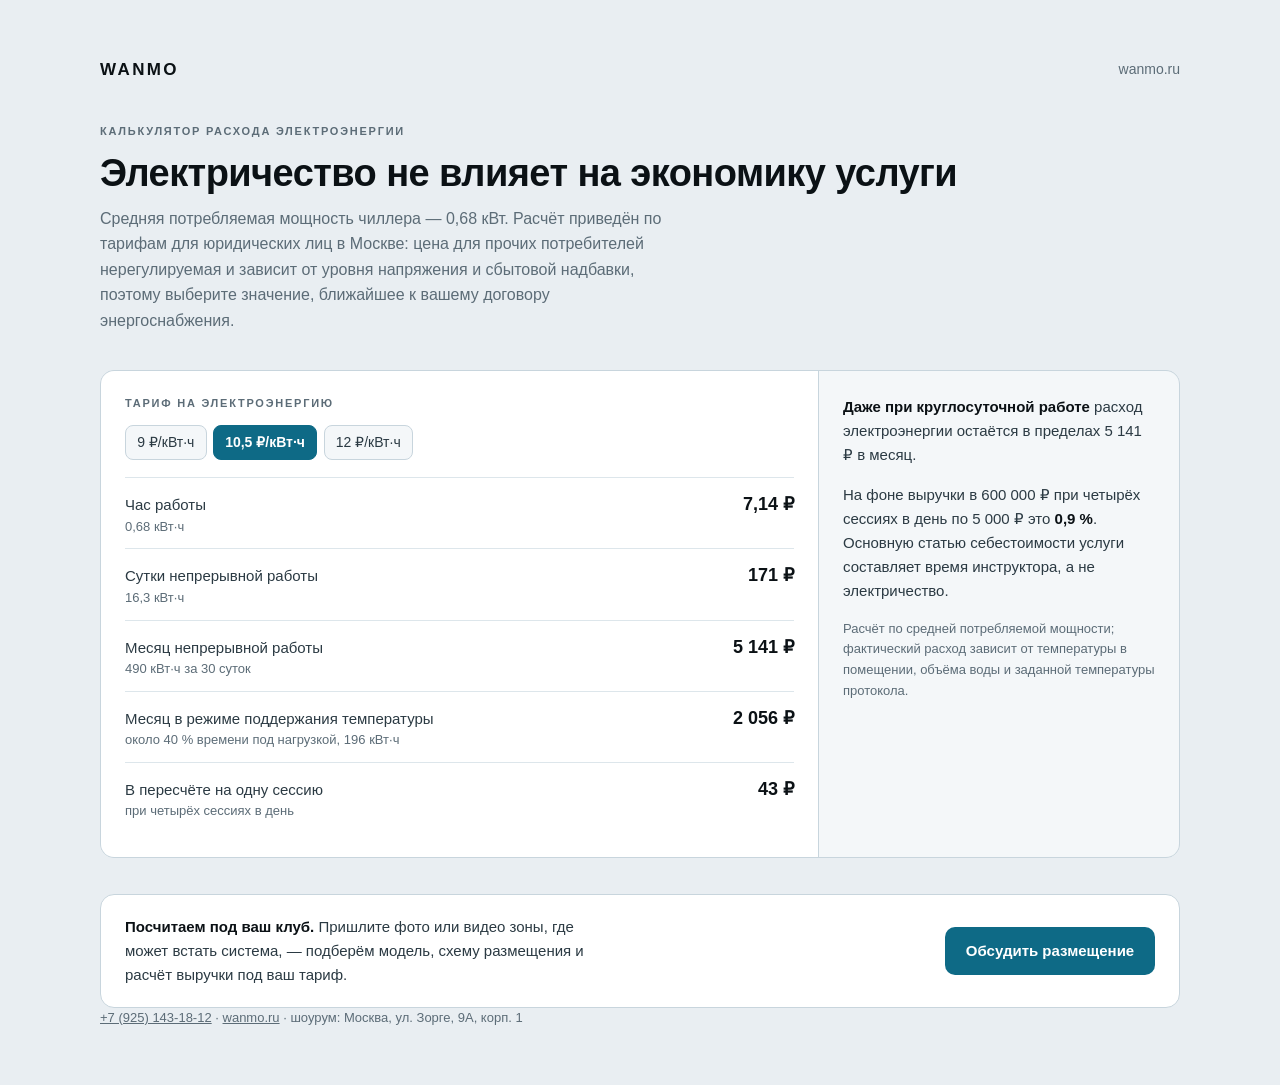
==== elektrichestvo/index.html @ b2efd9bb "Add elektrichestvo/index.html" ====
<!doctype html>
<html lang="ru">
<head>
<meta charset="utf-8">
<meta name="viewport" content="width=device-width,initial-scale=1">
<title>WANMO — калькулятор расхода электроэнергии</title>
<meta name="description" content="Сколько стоит электричество для чиллера ледяной ванны WANMO в час, сутки и месяц.">
<style>html,body{margin:0;background:#e9eef2}</style>
</head>
<body>

<div class="wm" id="wm-power">
<style>
  .wm{
    --ground:#e9eef2;--surface:#fff;--surface-2:#f4f7f9;
    --ink:#0b1115;--ink-2:#2b3a43;--muted:#5c6c77;
    --hair:#c8d5dd;--hair-soft:#dde6eb;
    --accent:#0e6a86;--accent-ink:#fff;
    --radius:14px;
    font-family:"Segoe UI",-apple-system,BlinkMacSystemFont,"Helvetica Neue",Roboto,Arial,sans-serif;
    font-size:16px;line-height:1.6;color:var(--ink);background:var(--ground);
    padding:clamp(1.5rem,5vw,3.5rem) 16px;text-align:left;
    -webkit-font-smoothing:antialiased;font-variant-numeric:tabular-nums;
  }
  .wm *,.wm *::before,.wm *::after{box-sizing:border-box}
  .wm h1,.wm p{margin:0}
  .wm-in{max-width:1080px;margin:0 auto}

  .wm-top{display:flex;justify-content:space-between;align-items:center;gap:1rem;margin-bottom:clamp(1.5rem,4vw,2.5rem)}
  .wm-mark{font-weight:700;letter-spacing:.14em;text-transform:uppercase;font-size:1.0625rem;color:var(--ink);text-decoration:none}
  .wm-site{font-size:.875rem;color:var(--muted);text-decoration:none}
  .wm-eyebrow{font-size:.6875rem;letter-spacing:.16em;text-transform:uppercase;color:var(--muted);font-weight:600}

  .wm-head{display:flex;flex-direction:column;gap:.7rem;margin-bottom:clamp(1.5rem,3vw,2.25rem)}
  .wm-head h1{font-size:clamp(1.6rem,1.15rem + 1.6vw,2.375rem);font-weight:700;line-height:1.12;letter-spacing:-.015em;text-wrap:balance;color:var(--ink)}
  .wm-head p{color:var(--muted);max-width:66ch}

  .wm-power{display:grid;gap:1px;background:var(--hair);border:1px solid var(--hair);border-radius:var(--radius);overflow:hidden;grid-template-columns:1fr}
  @media (min-width:880px){.wm-power{grid-template-columns:1fr minmax(0,360px)}}
  .wm-ptable{background:var(--surface);padding:1.5rem}
  .wm-pside{background:var(--surface-2);padding:1.5rem;display:flex;flex-direction:column;gap:1rem}
  .wm-pside p{font-size:.9375rem;color:var(--ink-2)}
  .wm-pside strong{color:var(--ink)}

  .wm-seg{display:flex;gap:.4rem;margin:.8rem 0 1.1rem;flex-wrap:wrap}
  .wm-seg button{font:inherit;font-size:.875rem;line-height:1.3;cursor:pointer;margin:0;padding:.45rem .7rem;border-radius:8px;border:1px solid var(--hair);background:var(--surface-2);color:var(--ink-2)}
  .wm-seg button[aria-pressed="true"]{background:var(--accent);border-color:var(--accent);color:var(--accent-ink);font-weight:600}
  .wm button:focus-visible,.wm a:focus-visible{outline:2px solid var(--accent);outline-offset:2px}

  .wm-prow{display:flex;justify-content:space-between;align-items:baseline;gap:1rem;padding:.75rem 0;border-top:1px solid var(--hair-soft)}
  .wm-prow .lbl{font-size:.9375rem;color:var(--ink-2);line-height:1.45}
  .wm-prow .lbl small{display:block;color:var(--muted);font-size:.8125rem;margin-top:.1rem}
  .wm-prow b{font-size:1.125rem;font-weight:700;white-space:nowrap}

  .wm-cta{margin-top:clamp(1.5rem,3vw,2.25rem);display:flex;flex-wrap:wrap;align-items:center;justify-content:space-between;gap:1rem 1.5rem;background:var(--surface);border:1px solid var(--hair);border-radius:var(--radius);padding:1.25rem 1.5rem}
  .wm-cta p{font-size:.9375rem;color:var(--ink-2);max-width:56ch}
  .wm-cta p strong{color:var(--ink)}
  .wm-btn{display:inline-block;background:var(--accent);color:#fff !important;text-decoration:none;font-weight:700;padding:.75rem 1.3rem;border-radius:10px;font-size:.9375rem;white-space:nowrap}
  .wm-btn:hover{filter:brightness(1.08)}
  .wm-contacts{font-size:.8125rem;color:var(--muted);margin-top:1rem}
  .wm-contacts a{color:inherit}
</style>

<div class="wm-in">
  <div class="wm-top">
    <a class="wm-mark" href="https://wanmo.ru">WANMO</a>
    <a class="wm-site" href="https://wanmo.ru">wanmo.ru</a>
  </div>

  <div class="wm-head">
    <p class="wm-eyebrow">Калькулятор расхода электроэнергии</p>
    <h1>Электричество не влияет на экономику услуги</h1>
    <p>Средняя потребляемая мощность чиллера — 0,68 кВт. Расчёт приведён по тарифам для юридических лиц в Москве: цена для прочих потребителей нерегулируемая и зависит от уровня напряжения и сбытовой надбавки, поэтому выберите значение, ближайшее к вашему договору энергоснабжения.</p>
  </div>

  <div class="wm-power">
    <div class="wm-ptable" aria-live="polite">
      <p class="wm-eyebrow">Тариф на электроэнергию</p>
      <div class="wm-seg" id="wme-tariffSeg" role="group" aria-label="Тариф на электроэнергию">
        <button type="button" data-v="9" aria-pressed="false">9 ₽/кВт·ч</button>
        <button type="button" data-v="10.5" aria-pressed="true">10,5 ₽/кВт·ч</button>
        <button type="button" data-v="12" aria-pressed="false">12 ₽/кВт·ч</button>
      </div>
      <div class="wm-prow">
        <div class="lbl">Час работы<small>0,68 кВт·ч</small></div>
        <b id="wme-hour">7,14 ₽</b>
      </div>
      <div class="wm-prow">
        <div class="lbl">Сутки непрерывной работы<small>16,3 кВт·ч</small></div>
        <b id="wme-day">171 ₽</b>
      </div>
      <div class="wm-prow">
        <div class="lbl">Месяц непрерывной работы<small>490 кВт·ч за 30 суток</small></div>
        <b id="wme-month">5 141 ₽</b>
      </div>
      <div class="wm-prow">
        <div class="lbl">Месяц в режиме поддержания температуры<small>около 40 % времени под нагрузкой, 196 кВт·ч</small></div>
        <b id="wme-month40">2 056 ₽</b>
      </div>
      <div class="wm-prow">
        <div class="lbl">В пересчёте на одну сессию<small>при четырёх сессиях в день</small></div>
        <b id="wme-perSession">43 ₽</b>
      </div>
    </div>
    <div class="wm-pside">
      <p><strong>Даже при круглосуточной работе</strong> расход электроэнергии остаётся в пределах <span id="wme-monthEcho">5 141 ₽</span> в месяц.</p>
      <p>На фоне выручки в 600 000 ₽ при четырёх сессиях в день по 5 000 ₽ это <strong id="wme-share">0,9 %</strong>. Основную статью себестоимости услуги составляет время инструктора, а не электричество.</p>
      <p style="color:var(--muted);font-size:.8125rem">Расчёт по средней потребляемой мощности; фактический расход зависит от температуры в помещении, объёма воды и заданной температуры протокола.</p>
    </div>
  </div>

  <div class="wm-cta">
    <p><strong>Посчитаем под ваш клуб.</strong> Пришлите фото или видео зоны, где может встать система, — подберём модель, схему размещения и расчёт выручки под ваш тариф.</p>
    <a class="wm-btn" href="https://wa.me/79251431812?text=Здравствуйте!%20Интересует%20тестовое%20размещение%20ледяной%20ванны%20WANMO%20в%20клубе">Обсудить размещение</a>
  </div>
  <p class="wm-contacts"><a href="tel:+79251431812">+7 (925) 143-18-12</a> · <a href="https://wanmo.ru">wanmo.ru</a> · шоурум: Москва, ул. Зорге, 9А, корп. 1</p>
</div>

<script>
(function(){
  var DAYS = 30, KW = 0.68, tariff = 10.5;
  function set(id, t){ document.getElementById('wme-' + id).textContent = t; }
  function ru(n, d){
    d = d || 0;
    return Number(n).toLocaleString('ru-RU', {minimumFractionDigits: d, maximumFractionDigits: d});
  }

  function render(){
    var hour = KW * tariff;
    var day = KW * 24 * tariff;
    var month = day * DAYS;
    var revenueRef = 4 * DAYS * 5000;

    set('hour', ru(hour, 2) + ' ₽');
    set('day', ru(day) + ' ₽');
    set('month', ru(month) + ' ₽');
    set('month40', ru(month * 0.4) + ' ₽');
    set('perSession', ru(day / 4) + ' ₽');
    set('monthEcho', ru(month) + ' ₽');
    set('share', ru(month / revenueRef * 100, 1) + ' %');
  }

  var box = document.getElementById('wme-tariffSeg');
  box.addEventListener('click', function(e){
    var b = e.target.closest ? e.target.closest('button') : null;
    if (!b || !box.contains(b)) return;
    tariff = +b.getAttribute('data-v');
    var all = box.querySelectorAll('button');
    for (var i = 0; i < all.length; i++) all[i].setAttribute('aria-pressed', all[i] === b ? 'true' : 'false');
    render();
  });
  render();
})();
</script>
</div>

</body>
</html>
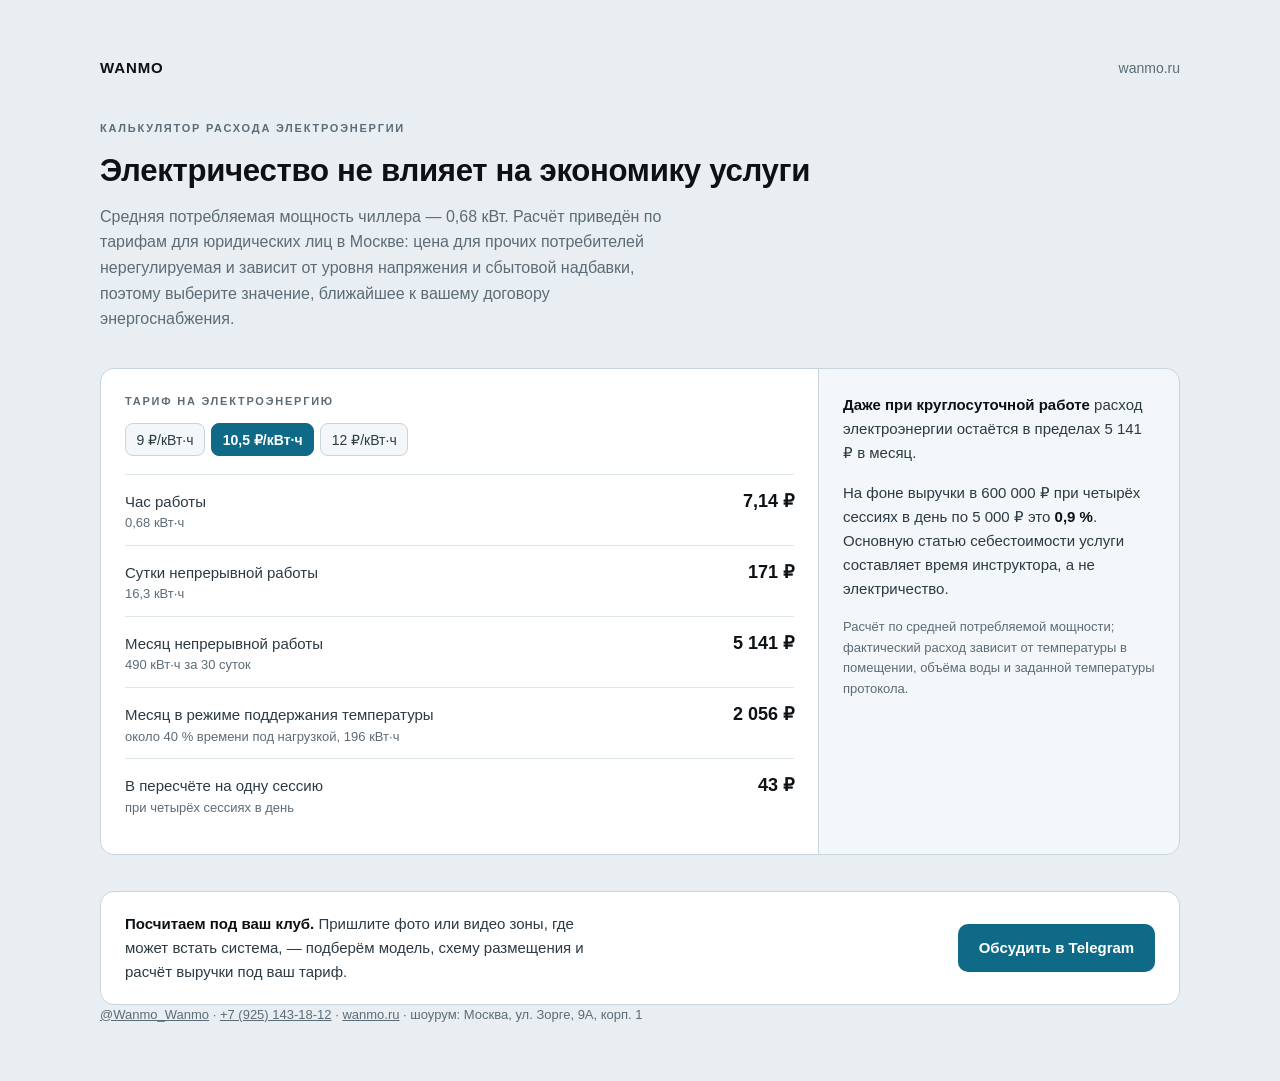
==== commit f81ddebf: "Update elektrichestvo/index.html" ====
--- a/elektrichestvo/index.html
+++ b/elektrichestvo/index.html
@@ -5,6 +5,7 @@
 <meta name="viewport" content="width=device-width,initial-scale=1">
 <title>WANMO — калькулятор расхода электроэнергии</title>
 <meta name="description" content="Сколько стоит электричество для чиллера ледяной ванны WANMO в час, сутки и месяц.">
+<link rel="stylesheet" href="../fonts/fonts.css">
 <style>html,body{margin:0;background:#e9eef2}</style>
 </head>
 <body>
@@ -17,7 +18,9 @@
     --hair:#c8d5dd;--hair-soft:#dde6eb;
     --accent:#0e6a86;--accent-ink:#fff;
     --radius:14px;
-    font-family:"Segoe UI",-apple-system,BlinkMacSystemFont,"Helvetica Neue",Roboto,Arial,sans-serif;
+    --sans:"Manrope","Segoe UI",-apple-system,BlinkMacSystemFont,"Helvetica Neue",Arial,sans-serif;
+    --display:"Unbounded","Manrope","Segoe UI",-apple-system,BlinkMacSystemFont,Arial,sans-serif;
+    font-family:var(--sans);
     font-size:16px;line-height:1.6;color:var(--ink);background:var(--ground);
     padding:clamp(1.5rem,5vw,3.5rem) 16px;text-align:left;
     -webkit-font-smoothing:antialiased;font-variant-numeric:tabular-nums;
@@ -27,12 +30,12 @@
   .wm-in{max-width:1080px;margin:0 auto}
 
   .wm-top{display:flex;justify-content:space-between;align-items:center;gap:1rem;margin-bottom:clamp(1.5rem,4vw,2.5rem)}
-  .wm-mark{font-weight:700;letter-spacing:.14em;text-transform:uppercase;font-size:1.0625rem;color:var(--ink);text-decoration:none}
+  .wm-mark{font-family:var(--display);font-weight:700;letter-spacing:.06em;font-size:.9375rem;text-transform:uppercase;color:var(--ink);text-decoration:none}
   .wm-site{font-size:.875rem;color:var(--muted);text-decoration:none}
   .wm-eyebrow{font-size:.6875rem;letter-spacing:.16em;text-transform:uppercase;color:var(--muted);font-weight:600}
 
-  .wm-head{display:flex;flex-direction:column;gap:.7rem;margin-bottom:clamp(1.5rem,3vw,2.25rem)}
-  .wm-head h1{font-size:clamp(1.6rem,1.15rem + 1.6vw,2.375rem);font-weight:700;line-height:1.12;letter-spacing:-.015em;text-wrap:balance;color:var(--ink)}
+  .wm-head{display:flex;flex-direction:column;gap:.85rem;margin-bottom:clamp(1.5rem,3vw,2.25rem)}
+  .wm-head h1{font-family:var(--display);font-size:clamp(1.3rem,.95rem + 1.35vw,1.95rem);font-weight:700;line-height:1.25;letter-spacing:-.01em;text-wrap:balance;color:var(--ink)}
   .wm-head p{color:var(--muted);max-width:66ch}
 
   .wm-power{display:grid;gap:1px;background:var(--hair);border:1px solid var(--hair);border-radius:var(--radius);overflow:hidden;grid-template-columns:1fr}
@@ -43,7 +46,7 @@
   .wm-pside strong{color:var(--ink)}
 
   .wm-seg{display:flex;gap:.4rem;margin:.8rem 0 1.1rem;flex-wrap:wrap}
-  .wm-seg button{font:inherit;font-size:.875rem;line-height:1.3;cursor:pointer;margin:0;padding:.45rem .7rem;border-radius:8px;border:1px solid var(--hair);background:var(--surface-2);color:var(--ink-2)}
+  .wm-seg button{font:inherit;font-size:.875rem;line-height:1.3;cursor:pointer;margin:0;padding:.4rem .65rem;border-radius:8px;border:1px solid var(--hair);background:var(--surface-2);color:var(--ink-2)}
   .wm-seg button[aria-pressed="true"]{background:var(--accent);border-color:var(--accent);color:var(--accent-ink);font-weight:600}
   .wm button:focus-visible,.wm a:focus-visible{outline:2px solid var(--accent);outline-offset:2px}
 
@@ -111,9 +114,9 @@
 
   <div class="wm-cta">
     <p><strong>Посчитаем под ваш клуб.</strong> Пришлите фото или видео зоны, где может встать система, — подберём модель, схему размещения и расчёт выручки под ваш тариф.</p>
-    <a class="wm-btn" href="https://wa.me/79251431812?text=Здравствуйте!%20Интересует%20тестовое%20размещение%20ледяной%20ванны%20WANMO%20в%20клубе">Обсудить размещение</a>
+    <a class="wm-btn" href="https://t.me/Wanmo_Wanmo">Обсудить в Telegram</a>
   </div>
-  <p class="wm-contacts"><a href="tel:+79251431812">+7 (925) 143-18-12</a> · <a href="https://wanmo.ru">wanmo.ru</a> · шоурум: Москва, ул. Зорге, 9А, корп. 1</p>
+  <p class="wm-contacts"><a href="https://t.me/Wanmo_Wanmo">@Wanmo_Wanmo</a> · <a href="tel:+79251431812">+7 (925) 143-18-12</a> · <a href="https://wanmo.ru">wanmo.ru</a> · шоурум: Москва, ул. Зорге, 9А, корп. 1</p>
 </div>
 
 <script>
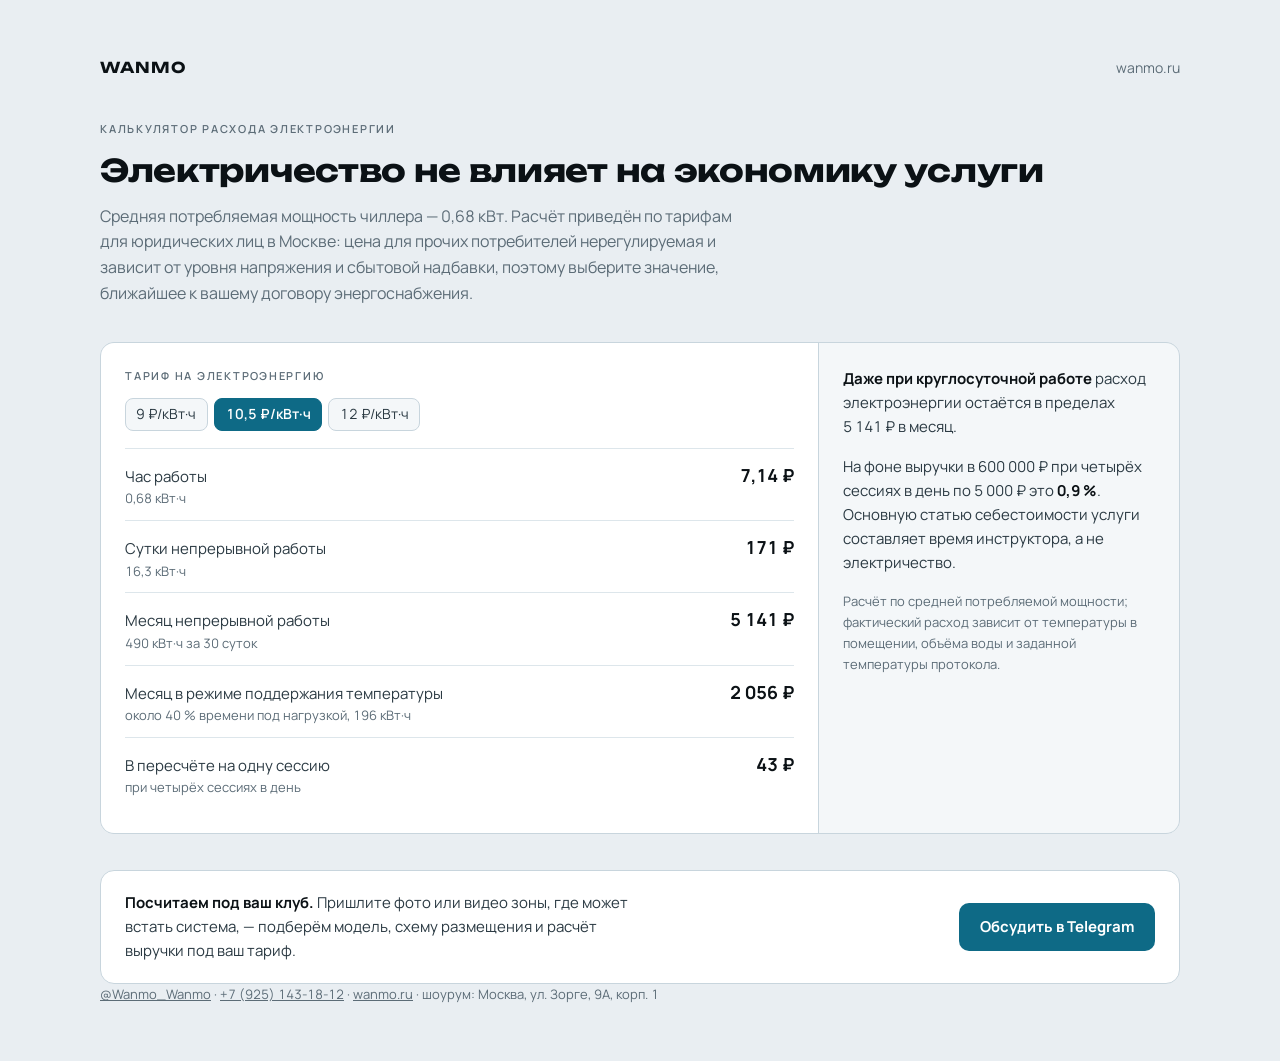
==== commit 8680b975: "Nbsp before ruble sign" ====
--- a/elektrichestvo/index.html
+++ b/elektrichestvo/index.html
@@ -80,34 +80,34 @@
     <div class="wm-ptable" aria-live="polite">
       <p class="wm-eyebrow">Тариф на электроэнергию</p>
       <div class="wm-seg" id="wme-tariffSeg" role="group" aria-label="Тариф на электроэнергию">
-        <button type="button" data-v="9" aria-pressed="false">9 ₽/кВт·ч</button>
-        <button type="button" data-v="10.5" aria-pressed="true">10,5 ₽/кВт·ч</button>
-        <button type="button" data-v="12" aria-pressed="false">12 ₽/кВт·ч</button>
+        <button type="button" data-v="9" aria-pressed="false">9 ₽/кВт·ч</button>
+        <button type="button" data-v="10.5" aria-pressed="true">10,5 ₽/кВт·ч</button>
+        <button type="button" data-v="12" aria-pressed="false">12 ₽/кВт·ч</button>
       </div>
       <div class="wm-prow">
         <div class="lbl">Час работы<small>0,68 кВт·ч</small></div>
-        <b id="wme-hour">7,14 ₽</b>
+        <b id="wme-hour">7,14 ₽</b>
       </div>
       <div class="wm-prow">
         <div class="lbl">Сутки непрерывной работы<small>16,3 кВт·ч</small></div>
-        <b id="wme-day">171 ₽</b>
+        <b id="wme-day">171 ₽</b>
       </div>
       <div class="wm-prow">
         <div class="lbl">Месяц непрерывной работы<small>490 кВт·ч за 30 суток</small></div>
-        <b id="wme-month">5 141 ₽</b>
+        <b id="wme-month">5 141 ₽</b>
       </div>
       <div class="wm-prow">
         <div class="lbl">Месяц в режиме поддержания температуры<small>около 40 % времени под нагрузкой, 196 кВт·ч</small></div>
-        <b id="wme-month40">2 056 ₽</b>
+        <b id="wme-month40">2 056 ₽</b>
       </div>
       <div class="wm-prow">
         <div class="lbl">В пересчёте на одну сессию<small>при четырёх сессиях в день</small></div>
-        <b id="wme-perSession">43 ₽</b>
+        <b id="wme-perSession">43 ₽</b>
       </div>
     </div>
     <div class="wm-pside">
-      <p><strong>Даже при круглосуточной работе</strong> расход электроэнергии остаётся в пределах <span id="wme-monthEcho">5 141 ₽</span> в месяц.</p>
-      <p>На фоне выручки в 600 000 ₽ при четырёх сессиях в день по 5 000 ₽ это <strong id="wme-share">0,9 %</strong>. Основную статью себестоимости услуги составляет время инструктора, а не электричество.</p>
+      <p><strong>Даже при круглосуточной работе</strong> расход электроэнергии остаётся в пределах <span id="wme-monthEcho">5 141 ₽</span> в месяц.</p>
+      <p>На фоне выручки в 600 000 ₽ при четырёх сессиях в день по 5 000 ₽ это <strong id="wme-share">0,9 %</strong>. Основную статью себестоимости услуги составляет время инструктора, а не электричество.</p>
       <p style="color:var(--muted);font-size:.8125rem">Расчёт по средней потребляемой мощности; фактический расход зависит от температуры в помещении, объёма воды и заданной температуры протокола.</p>
     </div>
   </div>
@@ -134,12 +134,12 @@
     var month = day * DAYS;
     var revenueRef = 4 * DAYS * 5000;
 
-    set('hour', ru(hour, 2) + ' ₽');
-    set('day', ru(day) + ' ₽');
-    set('month', ru(month) + ' ₽');
-    set('month40', ru(month * 0.4) + ' ₽');
-    set('perSession', ru(day / 4) + ' ₽');
-    set('monthEcho', ru(month) + ' ₽');
+    set('hour', ru(hour, 2) + ' ₽');
+    set('day', ru(day) + ' ₽');
+    set('month', ru(month) + ' ₽');
+    set('month40', ru(month * 0.4) + ' ₽');
+    set('perSession', ru(day / 4) + ' ₽');
+    set('monthEcho', ru(month) + ' ₽');
     set('share', ru(month / revenueRef * 100, 1) + ' %');
   }
 
--- a/fonts/fonts.css
+++ b/fonts/fonts.css
@@ -0,0 +1,16 @@
+@font-face{font-family:"Manrope";font-style:normal;font-weight:400;font-display:swap;src:url(manrope-400-cyrillic-ext.woff2) format("woff2");unicode-range:U+0460-052F, U+1C80-1C8A, U+20B4, U+2DE0-2DFF, U+A640-A69F, U+FE2E-FE2F}
+@font-face{font-family:"Manrope";font-style:normal;font-weight:400;font-display:swap;src:url(manrope-400-cyrillic.woff2) format("woff2");unicode-range:U+0301, U+0400-045F, U+0490-0491, U+04B0-04B1, U+2116}
+@font-face{font-family:"Manrope";font-style:normal;font-weight:400;font-display:swap;src:url(manrope-400-latin-ext.woff2) format("woff2");unicode-range:U+0100-02BA, U+02BD-02C5, U+02C7-02CC, U+02CE-02D7, U+02DD-02FF, U+0304, U+0308, U+0329, U+1D00-1DBF, U+1E00-1E9F, U+1EF2-1EFF, U+2020, U+20A0-20AB, U+20AD-20C0, U+2113, U+2C60-2C7F, U+A720-A7FF}
+@font-face{font-family:"Manrope";font-style:normal;font-weight:400;font-display:swap;src:url(manrope-400-latin.woff2) format("woff2");unicode-range:U+0000-00FF, U+0131, U+0152-0153, U+02BB-02BC, U+02C6, U+02DA, U+02DC, U+0304, U+0308, U+0329, U+2000-206F, U+20AC, U+2122, U+2191, U+2193, U+2212, U+2215, U+FEFF, U+FFFD}
+@font-face{font-family:"Manrope";font-style:normal;font-weight:600;font-display:swap;src:url(manrope-600-cyrillic-ext.woff2) format("woff2");unicode-range:U+0460-052F, U+1C80-1C8A, U+20B4, U+2DE0-2DFF, U+A640-A69F, U+FE2E-FE2F}
+@font-face{font-family:"Manrope";font-style:normal;font-weight:600;font-display:swap;src:url(manrope-600-cyrillic.woff2) format("woff2");unicode-range:U+0301, U+0400-045F, U+0490-0491, U+04B0-04B1, U+2116}
+@font-face{font-family:"Manrope";font-style:normal;font-weight:600;font-display:swap;src:url(manrope-600-latin-ext.woff2) format("woff2");unicode-range:U+0100-02BA, U+02BD-02C5, U+02C7-02CC, U+02CE-02D7, U+02DD-02FF, U+0304, U+0308, U+0329, U+1D00-1DBF, U+1E00-1E9F, U+1EF2-1EFF, U+2020, U+20A0-20AB, U+20AD-20C0, U+2113, U+2C60-2C7F, U+A720-A7FF}
+@font-face{font-family:"Manrope";font-style:normal;font-weight:600;font-display:swap;src:url(manrope-600-latin.woff2) format("woff2");unicode-range:U+0000-00FF, U+0131, U+0152-0153, U+02BB-02BC, U+02C6, U+02DA, U+02DC, U+0304, U+0308, U+0329, U+2000-206F, U+20AC, U+2122, U+2191, U+2193, U+2212, U+2215, U+FEFF, U+FFFD}
+@font-face{font-family:"Manrope";font-style:normal;font-weight:700;font-display:swap;src:url(manrope-700-cyrillic-ext.woff2) format("woff2");unicode-range:U+0460-052F, U+1C80-1C8A, U+20B4, U+2DE0-2DFF, U+A640-A69F, U+FE2E-FE2F}
+@font-face{font-family:"Manrope";font-style:normal;font-weight:700;font-display:swap;src:url(manrope-700-cyrillic.woff2) format("woff2");unicode-range:U+0301, U+0400-045F, U+0490-0491, U+04B0-04B1, U+2116}
+@font-face{font-family:"Manrope";font-style:normal;font-weight:700;font-display:swap;src:url(manrope-700-latin-ext.woff2) format("woff2");unicode-range:U+0100-02BA, U+02BD-02C5, U+02C7-02CC, U+02CE-02D7, U+02DD-02FF, U+0304, U+0308, U+0329, U+1D00-1DBF, U+1E00-1E9F, U+1EF2-1EFF, U+2020, U+20A0-20AB, U+20AD-20C0, U+2113, U+2C60-2C7F, U+A720-A7FF}
+@font-face{font-family:"Manrope";font-style:normal;font-weight:700;font-display:swap;src:url(manrope-700-latin.woff2) format("woff2");unicode-range:U+0000-00FF, U+0131, U+0152-0153, U+02BB-02BC, U+02C6, U+02DA, U+02DC, U+0304, U+0308, U+0329, U+2000-206F, U+20AC, U+2122, U+2191, U+2193, U+2212, U+2215, U+FEFF, U+FFFD}
+@font-face{font-family:"Unbounded";font-style:normal;font-weight:700;font-display:swap;src:url(unbounded-700-cyrillic-ext.woff2) format("woff2");unicode-range:U+0460-052F, U+1C80-1C8A, U+20B4, U+2DE0-2DFF, U+A640-A69F, U+FE2E-FE2F}
+@font-face{font-family:"Unbounded";font-style:normal;font-weight:700;font-display:swap;src:url(unbounded-700-cyrillic.woff2) format("woff2");unicode-range:U+0301, U+0400-045F, U+0490-0491, U+04B0-04B1, U+2116}
+@font-face{font-family:"Unbounded";font-style:normal;font-weight:700;font-display:swap;src:url(unbounded-700-latin-ext.woff2) format("woff2");unicode-range:U+0100-02BA, U+02BD-02C5, U+02C7-02CC, U+02CE-02D7, U+02DD-02FF, U+0304, U+0308, U+0329, U+1D00-1DBF, U+1E00-1E9F, U+1EF2-1EFF, U+2020, U+20A0-20AB, U+20AD-20C0, U+2113, U+2C60-2C7F, U+A720-A7FF}
+@font-face{font-family:"Unbounded";font-style:normal;font-weight:700;font-display:swap;src:url(unbounded-700-latin.woff2) format("woff2");unicode-range:U+0000-00FF, U+0131, U+0152-0153, U+02BB-02BC, U+02C6, U+02DA, U+02DC, U+0304, U+0308, U+0329, U+2000-206F, U+20AC, U+2122, U+2191, U+2193, U+2212, U+2215, U+FEFF, U+FFFD}
